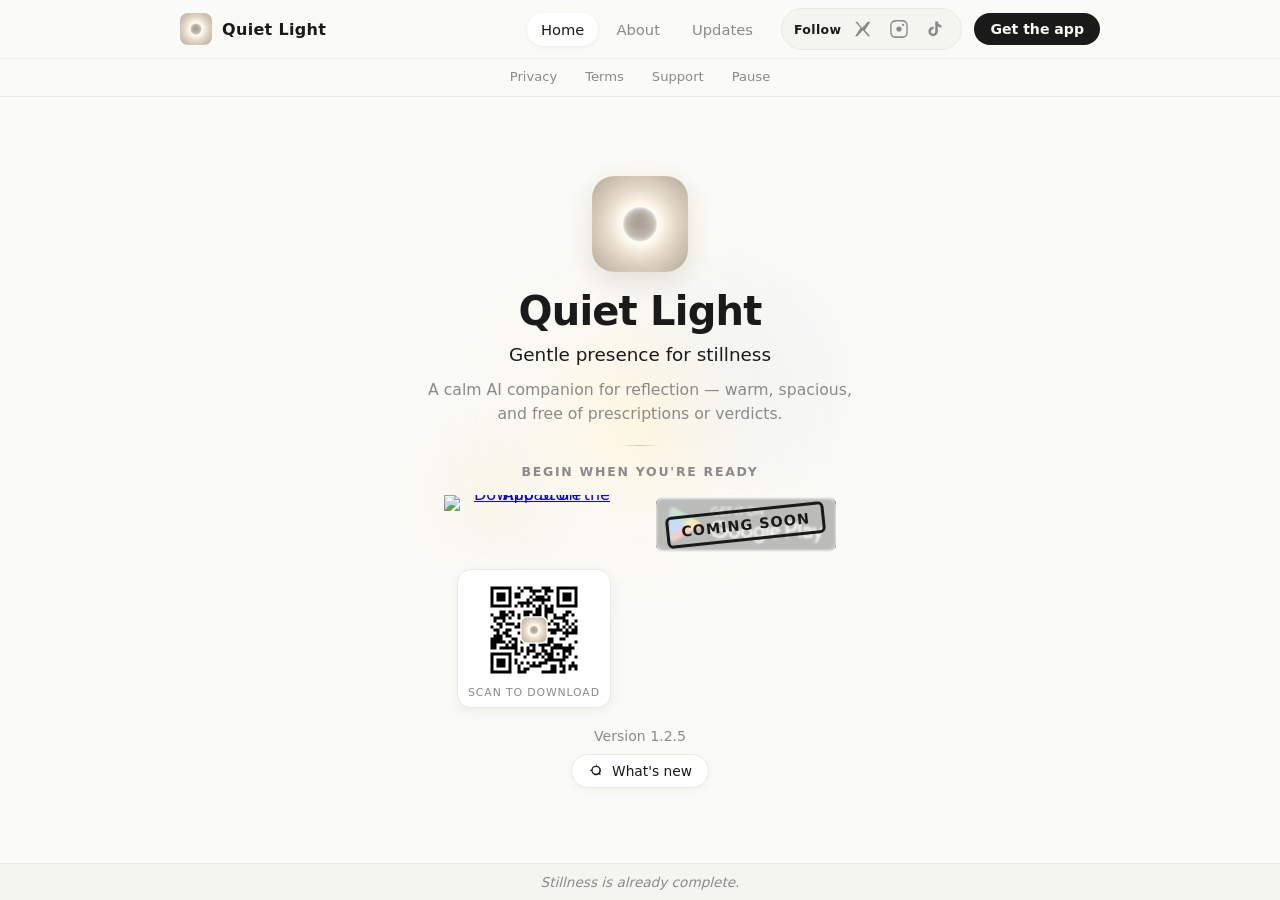
==== index.html @ 7359ca9b "docs(site): hold public version at 1.2.5 until App Store publish Revert premature 1.2.6 version and " ====
<!DOCTYPE html>
<html lang="en">
<head>
  <meta charset="UTF-8" />
  <meta name="viewport" content="width=device-width, initial-scale=1.0"/>
 
  <!-- Essential SEO Meta Tags -->
  <meta name="description" content="Quiet Light is a calm AI companion for mindfulness and meditation on iOS. Free daily reflections — warm, spacious presence without prescriptions or verdicts." />
  <meta name="keywords" content="Quiet Light, mindfulness app, meditation app, AI companion, reflection app, wellness, emotional wellness, iOS" />
  <meta name="robots" content="index, follow, max-image-preview:large, max-snippet:-1, max-video-preview:-1" />
  <meta name="theme-color" content="#FAFAF7" />
  <meta name="author" content="Quiet Light" />
 
  <!-- Open Graph / Twitter Meta Tags -->
  <meta property="og:type" content="website" />
  <meta property="og:title" content="Quiet Light — AI companion for mindfulness" />
  <meta property="og:description" content="A calm AI companion for reflection and stillness. Free on the App Store — Android coming soon." />
  <meta property="og:url" content="https://quietlight.app/" />
  <meta property="og:image" content="https://quietlight.app/images/og-image.png" />
  <meta property="og:image:type" content="image/png" />
  <meta property="og:image:width" content="1200" />
  <meta property="og:image:height" content="630" />
  <meta property="og:image:alt" content="Quiet Light — AI companion for mindfulness and meditation" />
  <meta property="og:site_name" content="Quiet Light" />
  <meta property="og:locale" content="en_US" />
 
  <meta name="twitter:card" content="summary_large_image" />
  <meta name="twitter:site" content="@QuietLightApp" />
  <meta name="twitter:title" content="Quiet Light — AI companion for mindfulness" />
  <meta name="twitter:description" content="A calm AI companion for reflection and stillness. Free on the App Store." />
  <meta name="twitter:image" content="https://quietlight.app/images/og-image.png" />
  <meta name="twitter:image:alt" content="Quiet Light — AI companion for mindfulness and meditation" />
 
  <link rel="canonical" href="https://quietlight.app/" />
 
  <!-- Favicon -->
  <link rel="icon" type="image/png" sizes="32x32" href="/images/favicon-32.png" />
  <link rel="icon" type="image/png" sizes="1024x1024" href="/images/favicon.png" />
  <link rel="apple-touch-icon" href="/images/apple-touch-icon.png" />
  <link rel="stylesheet" href="css/site-nav.css">
  <link rel="stylesheet" href="css/site-loader.css">
  <link rel="stylesheet" href="css/site-motion.css">
 
  <title>Quiet Light — AI Companion for Mindfulness &amp; Meditation</title>
 
  <!-- Structured Data -->
  <script type="application/ld+json">
  {
    "@context": "https://schema.org",
    "@graph": [
      {
        "@type": "Organization",
        "@id": "https://quietlight.app/#organization",
        "name": "Quiet Light",
        "url": "https://quietlight.app/",
        "logo": "https://quietlight.app/images/icon-256.png",
        "sameAs": [
          "https://x.com/QuietLightApp",
          "https://www.instagram.com/quietlightapp/",
          "https://www.tiktok.com/@quietlightapp",
          "https://dagazapps.com"
        ]
      },
      {
        "@type": "WebSite",
        "@id": "https://quietlight.app/#website",
        "url": "https://quietlight.app/",
        "name": "Quiet Light",
        "description": "A calm AI companion for mindfulness and meditation.",
        "publisher": { "@id": "https://quietlight.app/#organization" },
        "inLanguage": "en-US"
      },
      {
        "@type": "SoftwareApplication",
        "name": "Quiet Light",
        "alternateName": "Quiet Light Illuminations",
        "description": "A calm AI companion for mindfulness and meditation — free daily reflections without prescriptions or verdicts.",
        "url": "https://quietlight.app/",
        "image": "https://quietlight.app/images/og-image.png",
        "applicationCategory": "HealthAndFitnessApplication",
        "operatingSystem": "iOS",
        "downloadUrl": "https://apps.apple.com/us/app/quiet-light-illuminations/id6759539902",
        "installUrl": "https://apps.apple.com/us/app/quiet-light-illuminations/id6759539902",
        "offers": {
          "@type": "Offer",
          "price": "0",
          "priceCurrency": "USD"
        },
        "publisher": { "@id": "https://quietlight.app/#organization" }
      }
    ]
  }
  </script>
 
  <style>
    :root {
      --text: #1A1A1A;
      --text-secondary: #8A8A8A;
      --background-root: #FAFAF7;
      --background-default: #FFFFFF;
      --background-secondary: #F5F5F0;
      --border: #E8E8E5;
      --spacing-xl: 48px;
      --spacing-lg: 32px;
      --spacing-md: 24px;
      --spacing-sm: 16px;
    }
    * { box-sizing: border-box; }

    /* ── Mobile-first base (scroll is fine) ── */
    html, body {
      margin: 0;
      padding: 0;
      min-height: 100%;
      font-family: system-ui, -apple-system, BlinkMacSystemFont, 'Segoe UI', Roboto, sans-serif;
      background: var(--background-root);
      color: var(--text);
    }
    #root {
      min-height: 100%;
      display: flex;
      flex-direction: column;
    }
    main {
      flex: 1;
      display: flex;
      flex-direction: column;
      justify-content: center;
      align-items: center;
      padding: 28px 20px 36px;
      text-align: center;
      position: relative;
      overflow-x: hidden;
    }

    .wrapper {
      max-width: 560px;
      width: 100%;
      position: relative;
      z-index: 1;
    }

    .content {
      display: flex;
      flex-direction: column;
      align-items: center;
    }

    /* ── Hero ── */
    .hero {
      display: flex;
      flex-direction: column;
      align-items: center;
      width: 100%;
    }

    .icon-aura {
      margin: 0 auto 20px;
    }

    .app-icon {
      width: 112px;
      height: 112px;
      border-radius: 26px;
      margin: 0;
      box-shadow: 0 12px 32px rgba(0, 0, 0, 0.1);
    }

    h1 {
      font-size: 2.5rem;
      font-weight: 600;
      letter-spacing: -0.02em;
      margin: 0 0 10px;
      line-height: 1.15;
    }

    .tagline {
      font-size: 1.2rem;
      font-weight: 400;
      color: var(--text);
      margin: 0 0 12px;
      line-height: 1.4;
    }

    .lede {
      font-size: 1rem;
      line-height: 1.6;
      color: var(--text-secondary);
      margin: 0;
      max-width: 24em;
    }

    .hero-divider {
      width: 40px;
      height: 1px;
      margin: 24px auto;
      background: linear-gradient(
        90deg,
        transparent,
        rgba(180, 160, 120, 0.55),
        transparent
      );
      border: none;
    }

    /* ── Download ── */
    .download {
      width: 100%;
      display: flex;
      flex-direction: column;
      align-items: center;
    }

    .download-prompt {
      font-size: 0.78rem;
      font-weight: 600;
      letter-spacing: 0.14em;
      text-transform: uppercase;
      color: var(--text-secondary);
      margin: 0 0 18px;
    }

    /*
     * Store layout (mobile-first):
     *   [App Store]
     *   [QR + label]
     *   [Google Play]
     * Desktop: two columns — iOS (badge + QR) | Android (badge top-aligned)
     */
    .store-buttons {
      display: flex;
      flex-direction: column;
      align-items: center;
      gap: 22px;
    }

    .store-ios {
      display: flex;
      flex-direction: column;
      align-items: center;
      gap: 16px;
    }

    .store-android {
      display: flex;
      flex-direction: column;
      align-items: center;
    }

    .app-store-link {
      display: block;
      line-height: 0;
      transition: transform 0.2s ease;
    }
    .app-store-link:hover { transform: translateY(-2px); }
    .app-store-link img {
      width: 200px;
      height: 66px;
      display: block;
      object-fit: contain;
    }

    /* QR: fixed square — never stretch or sit beside the badge on mobile */
    .qr {
      margin: 0;
      padding: 12px 12px 10px;
      width: max-content;
      max-width: 100%;
      background: var(--background-default);
      border: 1px solid var(--border);
      border-radius: 14px;
      box-shadow: 0 4px 14px rgba(0, 0, 0, 0.05);
      display: flex;
      flex-direction: column;
      align-items: center;
      box-sizing: border-box;
    }

    .qr img {
      width: 128px;
      height: 128px;
      aspect-ratio: 1 / 1;
      object-fit: contain;
      object-position: center;
      display: block;
      flex-shrink: 0;
      image-rendering: auto;
    }

    .qr figcaption {
      margin: 8px 0 0;
      font-size: 0.72rem;
      line-height: 1.2;
      color: var(--text-secondary);
      letter-spacing: 0.08em;
      text-transform: uppercase;
      white-space: nowrap;
    }

    .google-play-container {
      position: relative;
      width: 200px;
      height: 66px;
      display: block;
      flex-shrink: 0;
    }
    .google-play-container img {
      width: 200px;
      height: 66px;
      object-fit: contain;
      display: block;
    }
    .coming-soon-badge {
      position: absolute;
      inset: 0;
      display: flex;
      align-items: center;
      justify-content: center;
      background: rgba(250, 250, 247, 0.75);
      backdrop-filter: blur(1px);
      z-index: 10;
      border-radius: 12px;
    }
    .coming-soon-text {
      font-size: 0.9rem;
      font-weight: 700;
      color: #1A1A1A;
      text-transform: uppercase;
      letter-spacing: 1px;
      transform: rotate(-6deg);
      padding: 5px 12px;
      border: 3px solid #1A1A1A;
      border-radius: 6px;
    }

    /* ── Meta ── */
    .version-info {
      margin: 0;
      color: var(--text-secondary);
      font-size: 0.88rem;
    }
    .whats-new-btn {
      display: inline-flex;
      align-items: center;
      gap: 8px;
      margin-top: 0;
      padding: 10px 18px;
      font-size: 0.88rem;
      font-weight: 500;
      font-family: inherit;
      color: var(--text);
      background: var(--background-default);
      border: 1px solid var(--border);
      border-radius: 999px;
      cursor: pointer;
      transition: all 0.2s ease;
      box-shadow: 0 2px 8px rgba(0, 0, 0, 0.04);
    }
    .whats-new-btn:hover {
      border-color: var(--text-secondary);
      transform: translateY(-1px);
      box-shadow: 0 4px 12px rgba(0, 0, 0, 0.08);
    }
    .whats-new-btn:focus-visible {
      outline: 2px solid var(--text);
      outline-offset: 2px;
    }
    .whats-new-btn svg {
      width: 16px;
      height: 16px;
      flex-shrink: 0;
    }
    .whats-new-overlay {
      position: fixed;
      inset: 0;
      z-index: 2000;
      display: flex;
      align-items: center;
      justify-content: center;
      padding: var(--spacing-md);
      background: rgba(26, 26, 26, 0.25);
      backdrop-filter: blur(4px);
      opacity: 0;
      visibility: hidden;
      transition: opacity 0.3s ease, visibility 0.3s ease;
    }
    .whats-new-overlay.open {
      opacity: 1;
      visibility: visible;
    }
    .whats-new-modal {
      position: relative;
      width: 100%;
      max-width: 480px;
      max-height: 85vh;
      overflow-y: auto;
      padding: var(--spacing-lg);
      background: var(--background-default);
      border: 1px solid var(--border);
      border-radius: 16px;
      box-shadow: 0 20px 50px rgba(0, 0, 0, 0.12);
      text-align: left;
      transform: translateY(12px) scale(0.98);
      transition: transform 0.3s ease;
    }
    .whats-new-overlay.open .whats-new-modal {
      transform: translateY(0) scale(1);
    }
    .whats-new-close {
      position: absolute;
      top: 16px;
      right: 16px;
      display: flex;
      align-items: center;
      justify-content: center;
      width: 36px;
      height: 36px;
      padding: 0;
      font-size: 1.5rem;
      line-height: 1;
      color: var(--text-secondary);
      background: transparent;
      border: none;
      border-radius: 50%;
      cursor: pointer;
      transition: color 0.2s ease, background 0.2s ease;
    }
    .whats-new-close:hover {
      color: var(--text);
      background: var(--background-secondary);
    }
    .whats-new-close:focus-visible {
      outline: 2px solid var(--text);
      outline-offset: 2px;
    }
    .whats-new-title {
      margin: 0 48px 8px 0;
      font-size: 1.5rem;
      font-weight: 700;
    }
    .whats-new-intro {
      margin: 0 0 var(--spacing-md);
      color: var(--text-secondary);
      font-size: 1rem;
      line-height: 1.6;
    }
    .whats-new-list {
      margin: 0;
      padding: 0;
      list-style: none;
    }
    .whats-new-list li {
      position: relative;
      padding: 14px 0 14px 24px;
      border-top: 1px solid var(--border);
      font-size: 0.95rem;
      line-height: 1.55;
      color: var(--text);
    }
    .whats-new-list li::before {
      content: "";
      position: absolute;
      left: 0;
      top: 22px;
      width: 8px;
      height: 8px;
      border-radius: 50%;
      background: var(--text-secondary);
    }
    .whats-new-list strong {
      display: block;
      margin-bottom: 4px;
      font-weight: 600;
    }
    .whats-new-footer {
      margin-top: var(--spacing-md);
      padding-top: var(--spacing-md);
      border-top: 1px solid var(--border);
      font-size: 0.88rem;
      color: var(--text-secondary);
      text-align: center;
    }
    .whats-new-footer a {
      color: var(--text);
      text-decoration: none;
      border-bottom: 1px solid var(--border);
    }
    .whats-new-footer a:hover {
      border-bottom-color: var(--text);
    }
    .whats-new-latest {
      font-size: 0.88rem;
      color: var(--text-secondary);
      margin: 0 0 var(--spacing-md);
    }
    .whats-new-also {
      margin-top: var(--spacing-md);
      border-top: 1px solid var(--border);
    }
    .whats-new-also summary {
      padding: 14px 0;
      font-size: 0.92rem;
      font-weight: 500;
      color: var(--text);
      cursor: pointer;
      list-style: none;
      display: flex;
      align-items: center;
      justify-content: space-between;
      gap: 8px;
    }
    .whats-new-also summary::-webkit-details-marker { display: none; }
    .whats-new-also summary::after {
      content: "+";
      font-size: 1.1rem;
      font-weight: 400;
      color: var(--text-secondary);
      transition: transform 0.2s ease;
    }
    .whats-new-also[open] summary::after {
      content: "−";
    }
    .whats-new-also-list {
      margin: 0 0 8px;
      padding: 0;
      list-style: none;
    }
    .whats-new-also-list li {
      position: relative;
      padding: 10px 0 10px 20px;
      border-top: 1px solid var(--border);
      font-size: 0.9rem;
      line-height: 1.5;
      color: var(--text-secondary);
    }
    .whats-new-also-list li::before {
      content: "";
      position: absolute;
      left: 0;
      top: 17px;
      width: 6px;
      height: 6px;
      border-radius: 50%;
      background: var(--border);
    }
    .whats-new-also-list strong {
      display: block;
      margin-bottom: 2px;
      font-weight: 600;
      color: var(--text);
    }

    .version-row {
      display: flex;
      flex-direction: column;
      align-items: center;
      gap: 12px;
      margin-top: 28px;
    }

    @media (max-width: 640px) {
      h1 { font-size: 2.25rem; }
      .tagline { font-size: 1.1rem; }
      .app-icon { width: 100px; height: 100px; border-radius: 24px; }
      .icon-aura { margin-bottom: 18px; }
      .whats-new-modal { padding: var(--spacing-md); }
      .whats-new-title { font-size: 1.3rem; }
    }

    /*
     * Desktop (≥768px): one viewport, no page scroll.
     * iOS column keeps badge + QR stacked (QR never sits beside the badge).
     * Android badge sits beside the iOS column, top-aligned with the App Store badge.
     */
    @media (min-width: 768px) {
      html {
        height: 100%;
      }

      body.page-home.has-site-header {
        height: 100%;
        height: 100dvh;
        min-height: 0;
        overflow: hidden;
      }

      body.page-home #root {
        flex: 1;
        min-height: 0;
        height: 100%;
        overflow: hidden;
      }

      body.page-home main {
        flex: 1;
        min-height: 0;
        overflow: hidden;
        padding: 16px 28px 12px;
        justify-content: center;
      }

      body.page-home .site-footer {
        padding: 10px 20px;
        flex-shrink: 0;
      }

      .wrapper {
        max-width: 520px;
      }

      .icon-aura {
        margin-bottom: 16px;
      }

      .app-icon {
        width: 96px;
        height: 96px;
        border-radius: 22px;
        box-shadow: 0 10px 28px rgba(0, 0, 0, 0.1);
      }

      .icon-aura::after {
        border-radius: 22px;
      }

      h1 {
        font-size: 2.5rem;
        margin-bottom: 8px;
      }

      .tagline {
        font-size: 1.15rem;
        margin-bottom: 10px;
      }

      .lede {
        font-size: 0.98rem;
        line-height: 1.55;
        max-width: 28em;
      }

      .hero-divider {
        margin: 18px auto;
      }

      .download-prompt {
        margin-bottom: 16px;
      }

      .store-buttons {
        flex-direction: row;
        flex-wrap: nowrap;
        align-items: flex-start;
        justify-content: center;
        gap: 32px;
      }

      .store-ios {
        gap: 14px;
      }

      .app-store-link img,
      .google-play-container,
      .google-play-container img {
        width: 180px;
        height: 60px;
      }

      .qr {
        padding: 10px 10px 8px;
      }

      .qr img {
        width: 100px;
        height: 100px;
      }

      .qr figcaption {
        margin-top: 6px;
        font-size: 0.68rem;
      }

      .version-row {
        margin-top: 20px;
        gap: 10px;
      }

      .whats-new-btn {
        padding: 8px 16px;
        font-size: 0.86rem;
      }
    }

    /* Short desktop / laptop: still no scroll — trim, don't break QR */
    @media (min-width: 768px) and (max-height: 800px) {
      body.page-home main {
        padding: 10px 24px 8px;
      }

      .icon-aura {
        margin-bottom: 12px;
      }

      .app-icon {
        width: 80px;
        height: 80px;
        border-radius: 18px;
      }

      .icon-aura::after {
        border-radius: 18px;
      }

      h1 {
        font-size: 2.1rem;
        margin-bottom: 6px;
      }

      .tagline {
        font-size: 1.05rem;
        margin-bottom: 8px;
      }

      .lede {
        font-size: 0.92rem;
        max-width: 32em;
      }

      .hero-divider {
        margin: 12px auto;
      }

      .download-prompt {
        margin-bottom: 12px;
      }

      .store-buttons {
        gap: 28px;
      }

      .store-ios {
        gap: 10px;
      }

      .app-store-link img,
      .google-play-container,
      .google-play-container img {
        width: 160px;
        height: 53px;
      }

      .qr img {
        width: 84px;
        height: 84px;
      }

      .version-row {
        margin-top: 14px;
        gap: 8px;
      }
    }

    @media (min-width: 768px) and (max-height: 700px) {
      .lede {
        display: none;
      }

      .hero-divider {
        margin: 10px auto;
      }

      .qr img {
        width: 72px;
        height: 72px;
      }
    }
  </style>
</head>
<body class="page-home">
  <script src="js/site-loader.js"></script>
  <div id="root">
    <main>
      <!-- Soft light field — decorative only -->
      <div class="ambient" aria-hidden="true">
        <div class="ambient-glow ambient-glow--primary"></div>
        <div class="ambient-glow ambient-glow--secondary"></div>
        <div class="ambient-glow ambient-glow--tertiary"></div>
        <span class="ambient-mote" style="--x:18%;--y:62%;--delay:0s;--dur:16s;--drift-x:18px"></span>
        <span class="ambient-mote" style="--x:72%;--y:28%;--delay:2s;--dur:13s;--drift-x:-14px"></span>
        <span class="ambient-mote" style="--x:42%;--y:78%;--delay:4.5s;--dur:18s;--drift-x:10px"></span>
        <span class="ambient-mote" style="--x:85%;--y:55%;--delay:1.2s;--dur:15s;--drift-x:-20px"></span>
        <span class="ambient-mote" style="--x:28%;--y:22%;--delay:6s;--dur:17s;--drift-x:8px"></span>
        <span class="ambient-mote" style="--x:58%;--y:48%;--delay:3.5s;--dur:14s;--drift-x:-12px"></span>
      </div>

      <div class="wrapper">
        <div class="content" id="content">
          <section class="hero" aria-label="Quiet Light">
            <div class="icon-aura ql-reveal ql-reveal--1">
              <img src="images/icon-256.png" alt="Quiet Light App Icon" class="app-icon" width="128" height="128" />
            </div>
            <h1 class="ql-reveal ql-reveal--2">Quiet Light</h1>
            <p class="tagline ql-reveal ql-reveal--3">Gentle presence for stillness</p>
            <p class="lede ql-reveal ql-reveal--3">
              A calm AI companion for reflection — warm, spacious, and free of prescriptions or verdicts.
            </p>
          </section>

          <div class="hero-divider ql-reveal ql-reveal--4" aria-hidden="true"></div>

          <section class="download" aria-label="Download">
            <h2 class="download-prompt ql-reveal ql-reveal--4">Begin when you're ready</h2>

            <div class="store-buttons ql-reveal ql-reveal--5">
              <div class="store-ios">
                <a href="https://apps.apple.com/us/app/quiet-light-illuminations/id6759539902?itscg=30200&itsct=apps_box_badge&mttnsubad=6759539902"
                   class="app-store-link" target="_blank" rel="noopener noreferrer">
                  <img src="https://toolbox.marketingtools.apple.com/api/v2/badges/download-on-the-app-store/black/en-us?releaseDate=1780704000&format=svg"
                       alt="Download on the App Store"
                       width="200" height="66" />
                </a>

                <figure class="qr">
                  <img src="images/qr-code.png"
                       alt="QR code to download Quiet Light on the App Store"
                       width="128" height="128"
                       decoding="async" />
                  <figcaption>Scan to download</figcaption>
                </figure>
              </div>

              <div class="store-android">
                <div class="google-play-container">
                  <img src="images/GooglePlayBadge.svg"
                       alt="Get it on Google Play"
                       width="200" height="66" />
                  <div class="coming-soon-badge">
                    <div class="coming-soon-text">Coming Soon</div>
                  </div>
                </div>
              </div>
            </div>
          </section>

          <div class="version-row ql-reveal ql-reveal--6">
            <p class="version-info">Version 1.2.5</p>
            <button class="whats-new-btn ql-invite ql-glow-hover" id="whats-new-btn" type="button" aria-expanded="false" aria-controls="whats-new-modal">
            <svg xmlns="http://www.w3.org/2000/svg" viewBox="0 0 24 24" fill="currentColor" aria-hidden="true">
              <path d="M12 2a1 1 0 0 1 .993.883L13 3v1.07a7.002 7.002 0 0 1 4.933 11.292l.74.74a1 1 0 0 1-1.32 1.497l-.094-.083-.74-.74A7.002 7.002 0 0 1 5.07 12H4a1 1 0 0 1-.117-1.993L4 10h1.07A7.002 7.002 0 0 1 12 4.07V3a1 1 0 0 1 1-1zm0 4a5 5 0 1 0 0 10 5 5 0 0 0 0-10z"/>
            </svg>
            What's new
            </button>
          </div>
        </div>
      </div>
    </main>
   
    <footer></footer>
  </div>

  <!-- What's New Modal -->
  <div class="whats-new-overlay" id="whats-new-modal" role="dialog" aria-labelledby="whats-new-title" aria-modal="true" hidden>
    <div class="whats-new-modal">
      <button class="whats-new-close" id="whats-new-close" type="button" aria-label="Close">&times;</button>
      <h2 class="whats-new-title" id="whats-new-title">What's new</h2>
      <p class="whats-new-latest">Latest update · 1.2.5</p>
      <ul class="whats-new-list">
        <li>
          <strong>Account email</strong>
          More reliable password-reset and account messages.
        </li>
        <li>
          <strong>Premium</strong>
          Smoother subscribe and restore experience.
        </li>
        <li>
          <strong>Stability</strong>
          Reliability improvements for everyday reflections.
        </li>
      </ul>
      <details class="whats-new-also">
        <summary>Also in 1.2 — Memory &amp; continuity</summary>
        <ul class="whats-new-also-list">
          <li>
            <strong>1.2.4 — Drawer &amp; accessibility</strong>
            Snappier journal drawer, Reduce Motion, app-specific accessibility defaults.
          </li>
          <li>
            <strong>1.2.3 — Journal drawer</strong>
            Side menu for New Reflection, companions, Saved Reflections, Memory Garden, and Settings; calmer Past Reflections flow.
          </li>
          <li>
            <strong>Memory Garden</strong>
            Browse themes your companions remember; gently release a memory when you're ready.
          </li>
          <li>
            <strong>Threads of Light</strong>
            A weekly, AI-woven letter from the themes in your reflections.
          </li>
          <li>
            <strong>Conversation archive &amp; search</strong>
            Search by title and themes; archive threads; filter by companion.
          </li>
          <li>
            <strong>Cloud-synced saved reflections</strong>
            Your keepsake library follows your account across devices.
          </li>
          <li>
            <strong>1.2.2 — Honest limits</strong>
            Clear free rhythm and aligned premium messaging.
          </li>
        </ul>
      </details>
      <p class="whats-new-footer">
        <a href="changelog.html">Full changelog</a>
      </p>
    </div>
  </div>
 
  <script>
    (function () {
      const btn = document.getElementById('whats-new-btn');
      const modal = document.getElementById('whats-new-modal');
      const closeBtn = document.getElementById('whats-new-close');
      const modalPanel = modal.querySelector('.whats-new-modal');
      let lastFocused = null;

      function openModal() {
        lastFocused = document.activeElement;
        modal.hidden = false;
        requestAnimationFrame(() => modal.classList.add('open'));
        btn.setAttribute('aria-expanded', 'true');
        document.body.style.overflow = 'hidden';
        closeBtn.focus();
      }

      function closeModal() {
        modal.classList.remove('open');
        btn.setAttribute('aria-expanded', 'false');
        document.body.style.overflow = '';
        setTimeout(() => {
          modal.hidden = true;
          if (lastFocused) lastFocused.focus();
        }, 300);
      }

      btn.addEventListener('click', openModal);
      closeBtn.addEventListener('click', closeModal);

      modal.addEventListener('click', (e) => {
        if (e.target === modal) closeModal();
      });

      document.addEventListener('keydown', (e) => {
        if (e.key === 'Escape' && !modal.hidden) closeModal();
      });

      modalPanel.addEventListener('click', (e) => e.stopPropagation());
    })();
  </script>
  <script src="js/site-nav.js" defer></script>
</body>
</html>
---- css/site-nav.css ----
/* Shared site navigation — Quiet Light */

:root {
  --site-header-h: 90px;
  --site-footer-h: 44px;
}

body.has-site-header {
  padding-top: var(--site-header-h);
  min-height: 100vh;
  display: flex;
  flex-direction: column;
}

.site-header {
  position: fixed;
  top: 0;
  left: 0;
  right: 0;
  z-index: 1000;
  background: rgba(250, 250, 247, 0.94);
  backdrop-filter: blur(10px);
  border-bottom: 1px solid #E8E8E5;
}

.site-header-main {
  border-bottom: 1px solid #F0F0EB;
}

.site-header-inner {
  display: flex;
  align-items: center;
  gap: 10px 14px;
  max-width: 960px;
  margin: 0 auto;
  padding: 8px 20px;
  flex-wrap: wrap;
}

.site-brand {
  display: inline-flex;
  align-items: center;
  gap: 10px;
  text-decoration: none;
  color: #1A1A1A;
  font-weight: 600;
  font-size: 1rem;
  letter-spacing: 0.02em;
  margin-right: auto;
}

.site-brand:hover {
  opacity: 0.85;
}

.site-brand-icon {
  width: 32px;
  height: 32px;
  border-radius: 8px;
  display: block;
  flex-shrink: 0;
  object-fit: cover;
}

.site-nav {
  display: flex;
  align-items: center;
  gap: 4px;
  flex-wrap: wrap;
}

.site-nav-link {
  padding: 8px 14px;
  font-size: 0.92rem;
  font-weight: 500;
  color: #8A8A8A;
  text-decoration: none;
  border-radius: 999px;
  transition: color 0.2s ease, background 0.2s ease;
}

.site-nav-link:hover {
  color: #1A1A1A;
  background: #F5F5F0;
}

.site-nav-link.is-active {
  color: #1A1A1A;
  background: #FFFFFF;
  box-shadow: 0 1px 4px rgba(0, 0, 0, 0.06);
}

.site-header-actions {
  display: flex;
  align-items: center;
  gap: 12px;
  flex-shrink: 0;
}

.site-social {
  display: flex;
  align-items: center;
  gap: 4px;
  padding: 4px 10px 4px 12px;
  background: #F5F5F0;
  border: 1px solid #E8E8E5;
  border-radius: 999px;
}

.site-social-label {
  font-size: 0.78rem;
  font-weight: 600;
  color: #1A1A1A;
  letter-spacing: 0.03em;
  margin-right: 2px;
  white-space: nowrap;
}

.site-social-link {
  display: flex;
  align-items: center;
  justify-content: center;
  width: 32px;
  height: 32px;
  color: #8A8A8A;
  border-radius: 50%;
  text-decoration: none;
  transition: color 0.2s ease, background 0.2s ease, transform 0.2s ease;
}

.site-social-link:hover {
  color: #1A1A1A;
  background: #FFFFFF;
  transform: scale(1.06);
}

.site-social-link svg {
  width: 18px;
  height: 18px;
  display: block;
}

.site-cta {
  display: inline-flex;
  align-items: center;
  padding: 8px 16px;
  font-size: 0.88rem;
  font-weight: 600;
  color: #FAFAF7;
  background: #1A1A1A;
  text-decoration: none;
  border-radius: 999px;
  white-space: nowrap;
  transition: transform 0.2s ease, opacity 0.2s ease;
}

.site-cta:hover {
  opacity: 0.9;
  transform: translateY(-1px);
}

/* Secondary row — all pages reachable without scrolling */
.site-header-sub {
  max-width: 960px;
  margin: 0 auto;
  padding: 0 12px;
}

.site-subnav {
  display: flex;
  align-items: center;
  justify-content: center;
  flex-wrap: wrap;
  gap: 2px 4px;
  padding: 4px 0 6px;
}

.site-subnav-link {
  padding: 6px 12px;
  font-size: 0.82rem;
  font-weight: 500;
  color: #8A8A8A;
  text-decoration: none;
  border-radius: 999px;
  transition: color 0.2s ease, background 0.2s ease;
}

.site-subnav-link:hover {
  color: #1A1A1A;
  background: #F5F5F0;
}

.site-subnav-link.is-active {
  color: #1A1A1A;
  background: #FFFFFF;
}

.site-support {
  position: relative;
  display: inline-flex;
}

.site-support-trigger {
  font: inherit;
  font-size: 0.82rem;
  font-weight: 500;
  color: #8A8A8A;
  background: transparent;
  border: none;
  cursor: pointer;
  font-family: inherit;
}

.site-support-trigger:hover,
.site-support-trigger[aria-expanded="true"] {
  color: #1A1A1A;
  background: #F5F5F0;
}

.site-support-popover {
  position: absolute;
  top: calc(100% + 6px);
  left: 50%;
  transform: translateX(-50%);
  z-index: 1002;
  width: min(280px, calc(100vw - 32px));
  padding: 14px 16px;
  background: #FFFFFF;
  border: 1px solid #E8E8E5;
  border-radius: 12px;
  box-shadow: 0 8px 24px rgba(0, 0, 0, 0.08);
  text-align: left;
}

.site-support-popover[hidden] {
  display: none;
}

.site-support-hint {
  margin: 0 0 10px;
  font-size: 0.78rem;
  line-height: 1.45;
  color: #8A8A8A;
}

.site-support-email-row {
  display: flex;
  flex-direction: column;
  gap: 8px;
}

.site-support-email {
  display: block;
  padding: 8px 10px;
  font-size: 0.82rem;
  font-family: ui-monospace, SFMono-Regular, Menlo, Consolas, monospace;
  color: #1A1A1A;
  background: #F5F5F0;
  border: 1px solid #E8E8E5;
  border-radius: 8px;
  word-break: break-all;
  user-select: all;
}

.site-support-copy {
  padding: 8px 14px;
  font-size: 0.82rem;
  font-weight: 600;
  font-family: inherit;
  color: #FAFAF7;
  background: #1A1A1A;
  border: none;
  border-radius: 999px;
  cursor: pointer;
  transition: opacity 0.2s ease;
}

.site-support-copy:hover {
  opacity: 0.9;
}

.site-support-status {
  margin: 8px 0 0;
  min-height: 1.2em;
  font-size: 0.75rem;
  color: #1A1A1A;
}

.site-footer {
  padding: 14px 20px;
  background: #F5F5F0;
  border-top: 1px solid #E8E8E5;
  text-align: center;
  flex-shrink: 0;
}

.site-footer-tagline {
  margin: 0;
  font-size: 0.85rem;
  color: #8A8A8A;
  font-style: italic;
}

.skip-link {
  position: absolute;
  left: -9999px;
  top: 8px;
  z-index: 1001;
  padding: 8px 16px;
  background: #1A1A1A;
  color: #FAFAF7;
  text-decoration: none;
  border-radius: 8px;
  font-size: 0.9rem;
}

.skip-link:focus {
  left: 16px;
}

#root {
  flex: 1;
  display: flex;
  flex-direction: column;
  min-height: 0;
}

body.has-site-header > main {
  flex: 1;
}

@media (max-width: 640px) {
  /* Fallback until JS measures the real fixed header height */
  :root {
    --site-header-h: 148px;
  }

  body.has-site-header {
    padding-top: var(--site-header-h);
  }

  .site-header-inner {
    padding: 8px 12px;
    gap: 8px;
  }

  /*
   * Keep brand + main nav on one row so the icon is never
   * stacked under (or clipped by) Home / About / Updates.
   * Actions always take the next full row.
   */
  .site-brand {
    width: auto;
    margin-right: auto;
    flex: 0 0 auto;
    gap: 8px;
    font-size: 0.92rem;
    min-width: 0;
  }

  .site-brand-icon {
    width: 28px;
    height: 28px;
  }

  .site-brand span {
    white-space: nowrap;
  }

  .site-nav {
    width: auto;
    flex: 0 1 auto;
    justify-content: flex-end;
    flex-wrap: nowrap;
    gap: 0;
    min-width: 0;
  }

  .site-nav-link {
    padding: 6px 9px;
    font-size: 0.82rem;
    white-space: nowrap;
  }

  .site-header-actions {
    flex: 1 0 100%;
    width: 100%;
    justify-content: space-between;
    gap: 8px;
  }

  .site-cta {
    flex: 1;
    justify-content: center;
    text-align: center;
    padding: 8px 14px;
  }

  .site-social {
    padding: 2px 8px 2px 10px;
    flex-shrink: 0;
  }

  .site-social-link {
    width: 30px;
    height: 30px;
  }

  .site-subnav {
    justify-content: flex-start;
    overflow-x: auto;
    flex-wrap: nowrap;
    -webkit-overflow-scrolling: touch;
    scrollbar-width: none;
    padding: 4px 4px 6px;
  }

  .site-subnav::-webkit-scrollbar {
    display: none;
  }

  .site-subnav-link,
  .site-support {
    flex-shrink: 0;
  }

  .site-subnav-link {
    padding: 5px 10px;
    font-size: 0.78rem;
  }

  .site-support-popover {
    left: 0;
    transform: none;
  }

  .site-social-label {
    font-size: 0.72rem;
  }
}

/* Very narrow phones: icon-only brand so nav links never collide with it */
@media (max-width: 360px) {
  .site-brand span {
    position: absolute;
    width: 1px;
    height: 1px;
    padding: 0;
    margin: -1px;
    overflow: hidden;
    clip: rect(0, 0, 0, 0);
    white-space: nowrap;
    border: 0;
  }

  .site-nav-link {
    padding: 6px 8px;
    font-size: 0.8rem;
  }
}
---- css/site-loader.css ----
/* Quiet Light — shared page loader & reveal */

html.is-loading main,
html.is-loading #root > main {
  opacity: 0;
}

html.is-ready main,
html.is-ready #root > main {
  opacity: 1;
  transition: opacity 0.75s ease 0.15s;
}

/* Soften the hard spinner: warm halo around the loader ring */
.site-loader-ring {
  box-shadow: 0 0 24px rgba(255, 240, 200, 0.35);
}

.site-loader {
  position: fixed;
  inset: 0;
  z-index: 3000;
  display: flex;
  flex-direction: column;
  align-items: center;
  justify-content: center;
  background: #FAFAF7;
  transition: opacity 0.55s ease, visibility 0.55s ease;
}

.site-loader.is-hidden {
  opacity: 0;
  visibility: hidden;
  pointer-events: none;
}

.site-loader-glow {
  position: absolute;
  width: 140px;
  height: 140px;
  border-radius: 50%;
  background: radial-gradient(circle, rgba(250, 248, 240, 0.95) 0%, transparent 70%);
  animation: loader-breathe 3.2s ease-in-out infinite;
  pointer-events: none;
}

@keyframes loader-breathe {
  0%, 100% { opacity: 0.35; transform: scale(0.9); }
  50% { opacity: 0.9; transform: scale(1.1); }
}

.site-loader-ring {
  width: 44px;
  height: 44px;
  border: 4px solid #E8E8E5;
  border-top-color: #1A1A1A;
  border-radius: 50%;
  animation: loader-spin 1.1s linear infinite;
  margin-bottom: 20px;
  position: relative;
  z-index: 1;
}

@keyframes loader-spin {
  to { transform: rotate(360deg); }
}

.site-loader-text {
  position: relative;
  z-index: 1;
  margin: 0;
  font-size: 1.05rem;
  color: #8A8A8A;
  letter-spacing: 0.02em;
  transition: opacity 0.35s ease;
}

.site-loader-text.is-changing {
  opacity: 0;
}

@media (prefers-reduced-motion: reduce) {
  .site-loader-glow { animation: none; opacity: 0.6; }
  .site-loader-ring { animation: none; border-top-color: #8A8A8A; }
  html.is-ready main,
  html.is-ready #root > main {
    transition: none;
  }
}
---- css/site-motion.css ----
/* Quiet Light — soft motion language
   Breath, glow, and gentle arrival. Never flashy. */

:root {
  --ql-glow-warm: rgba(255, 246, 220, 0.85);
  --ql-glow-soft: rgba(250, 248, 240, 0.7);
  --ql-glow-moon: rgba(230, 236, 245, 0.45);
  --ql-mote: rgba(180, 160, 120, 0.35);
  --ql-ease: cubic-bezier(0.22, 1, 0.36, 1);
}

/* ── Ambient light field (home & contemplative pages) ── */

.ambient {
  position: absolute;
  inset: 0;
  overflow: hidden;
  pointer-events: none;
  z-index: 0;
}

.ambient-glow {
  position: absolute;
  border-radius: 50%;
  filter: blur(2px);
  will-change: transform, opacity;
}

.ambient-glow--primary {
  width: min(420px, 70vw);
  height: min(420px, 70vw);
  left: 50%;
  top: 42%;
  translate: -50% -50%;
  background: radial-gradient(
    circle,
    var(--ql-glow-warm) 0%,
    var(--ql-glow-soft) 38%,
    transparent 70%
  );
  animation: ql-breathe 9s ease-in-out infinite;
}

.ambient-glow--secondary {
  width: min(280px, 50vw);
  height: min(280px, 50vw);
  left: 58%;
  top: 36%;
  translate: -50% -50%;
  background: radial-gradient(circle, var(--ql-glow-moon) 0%, transparent 68%);
  animation: ql-breathe 11s ease-in-out 1.5s infinite reverse;
  opacity: 0.7;
}

.ambient-glow--tertiary {
  width: min(200px, 40vw);
  height: min(200px, 40vw);
  left: 38%;
  top: 52%;
  translate: -50% -50%;
  background: radial-gradient(circle, rgba(255, 236, 200, 0.4) 0%, transparent 70%);
  animation: ql-breathe 13s ease-in-out 0.8s infinite;
  opacity: 0.55;
}

/* Soft dust motes — sparse, slow, luminous */
.ambient-mote {
  position: absolute;
  width: 3px;
  height: 3px;
  border-radius: 50%;
  background: var(--ql-mote);
  box-shadow: 0 0 6px 1px rgba(255, 240, 200, 0.45);
  left: var(--x, 50%);
  top: var(--y, 50%);
  opacity: 0;
  animation: ql-mote var(--dur, 14s) ease-in-out var(--delay, 0s) infinite;
}

@keyframes ql-breathe {
  0%, 100% {
    opacity: 0.45;
    transform: scale(0.92);
  }
  50% {
    opacity: 0.95;
    transform: scale(1.08);
  }
}

@keyframes ql-mote {
  0% {
    opacity: 0;
    transform: translate(0, 8px) scale(0.6);
  }
  15% {
    opacity: 0.7;
  }
  50% {
    opacity: 0.9;
    transform: translate(var(--drift-x, 12px), -28px) scale(1);
  }
  85% {
    opacity: 0.5;
  }
  100% {
    opacity: 0;
    transform: translate(calc(var(--drift-x, 12px) * 1.4), -52px) scale(0.5);
  }
}

/* ── Icon aura ── */

.icon-aura {
  position: relative;
  display: inline-block;
  line-height: 0;
}

.icon-aura::before {
  content: "";
  position: absolute;
  inset: -28%;
  border-radius: 50%;
  background: radial-gradient(
    circle,
    rgba(255, 244, 210, 0.75) 0%,
    rgba(255, 248, 230, 0.25) 45%,
    transparent 70%
  );
  z-index: -1;
  animation: ql-breathe 7s ease-in-out infinite;
  pointer-events: none;
}

.icon-aura .app-icon,
.icon-aura img {
  position: relative;
  transition: transform 0.6s var(--ql-ease), box-shadow 0.6s var(--ql-ease);
}

.icon-aura:hover .app-icon,
.icon-aura:hover img {
  transform: scale(1.03);
  box-shadow: 0 12px 36px rgba(180, 150, 80, 0.18);
}

/* Soft shimmer ring on aura (very subtle) */
.icon-aura::after {
  content: "";
  position: absolute;
  inset: -6%;
  border-radius: inherit;
  border: 1px solid rgba(200, 180, 140, 0.18);
  border-radius: 28px;
  opacity: 0;
  animation: ql-ring 8s ease-in-out infinite;
  pointer-events: none;
}

@keyframes ql-ring {
  0%, 100% {
    opacity: 0;
    transform: scale(0.96);
  }
  40% {
    opacity: 0.55;
  }
  70% {
    opacity: 0;
    transform: scale(1.08);
  }
}

/* ── Staggered arrival (after site loader) ── */

.ql-reveal {
  opacity: 0;
  transform: translateY(14px);
}

html.is-ready .ql-reveal {
  animation: ql-rise 0.95s var(--ql-ease) forwards;
  animation-delay: var(--reveal-delay, 0s);
}

@keyframes ql-rise {
  from {
    opacity: 0;
    transform: translateY(14px);
  }
  to {
    opacity: 1;
    transform: translateY(0);
  }
}

/* Delay helpers */
.ql-reveal--1 { --reveal-delay: 0.05s; }
.ql-reveal--2 { --reveal-delay: 0.16s; }
.ql-reveal--3 { --reveal-delay: 0.28s; }
.ql-reveal--4 { --reveal-delay: 0.4s; }
.ql-reveal--5 { --reveal-delay: 0.52s; }
.ql-reveal--6 { --reveal-delay: 0.64s; }

/* ── Soft interactive glows ── */

.ql-glow-hover {
  transition:
    transform 0.35s var(--ql-ease),
    box-shadow 0.45s var(--ql-ease),
    border-color 0.35s ease;
}

.ql-glow-hover:hover {
  box-shadow: 0 6px 24px rgba(180, 150, 90, 0.12);
}

/* QR: gentle breathe on the frame */
.qr-code-container.ql-alive {
  transition: box-shadow 0.5s ease, border-color 0.5s ease;
  animation: ql-frame-soft 6s ease-in-out infinite;
}

@keyframes ql-frame-soft {
  0%, 100% {
    box-shadow: 0 4px 12px rgba(0, 0, 0, 0.04);
    border-color: var(--border, #E8E8E5);
  }
  50% {
    box-shadow: 0 6px 22px rgba(200, 170, 100, 0.14);
    border-color: rgba(200, 180, 140, 0.45);
  }
}

/* What's new — soft pulse once after load, then still */
html.is-ready .whats-new-btn.ql-invite {
  animation: ql-invite 2.8s var(--ql-ease) 1.1s both;
}

@keyframes ql-invite {
  0% {
    box-shadow: 0 2px 8px rgba(0, 0, 0, 0.04);
  }
  40% {
    box-shadow: 0 0 0 0 rgba(180, 150, 90, 0.22);
  }
  55% {
    box-shadow: 0 0 0 10px rgba(180, 150, 90, 0);
  }
  100% {
    box-shadow: 0 2px 8px rgba(0, 0, 0, 0.04);
  }
}

/* Footer tagline — almost imperceptible breath */
.site-footer-tagline.ql-breath {
  animation: ql-text-breath 10s ease-in-out infinite;
}

@keyframes ql-text-breath {
  0%, 100% { opacity: 0.75; }
  50% { opacity: 1; }
}

/* Header brand icon — tiny warm pulse */
.site-brand-icon {
  transition: box-shadow 0.4s ease, transform 0.4s var(--ql-ease);
}

.site-brand:hover .site-brand-icon {
  box-shadow: 0 0 0 3px rgba(255, 240, 200, 0.55);
  transform: scale(1.04);
}

/* Nav links — soft underline grow */
.site-nav-link,
.site-subnav-link {
  position: relative;
}

/* Store badges: soft lift already exists; add warm filter hover */
.app-store-link {
  transition: transform 0.35s var(--ql-ease), filter 0.35s ease;
}

.app-store-link:hover {
  filter: drop-shadow(0 8px 16px rgba(180, 150, 80, 0.18));
}

/* ── Reduced motion: stillness wins ── */

@media (prefers-reduced-motion: reduce) {
  .ambient-glow,
  .ambient-mote,
  .icon-aura::before,
  .icon-aura::after,
  .qr-code-container.ql-alive,
  .whats-new-btn.ql-invite,
  .site-footer-tagline.ql-breath {
    animation: none !important;
  }

  .ambient-glow {
    opacity: 0.55;
    transform: none;
  }

  .ambient-mote {
    display: none;
  }

  .icon-aura::before {
    opacity: 0.5;
  }

  .ql-reveal,
  html.is-ready .ql-reveal {
    opacity: 1;
    transform: none;
    animation: none;
  }

  .icon-aura:hover .app-icon,
  .icon-aura:hover img,
  .site-brand:hover .site-brand-icon {
    transform: none;
  }
}
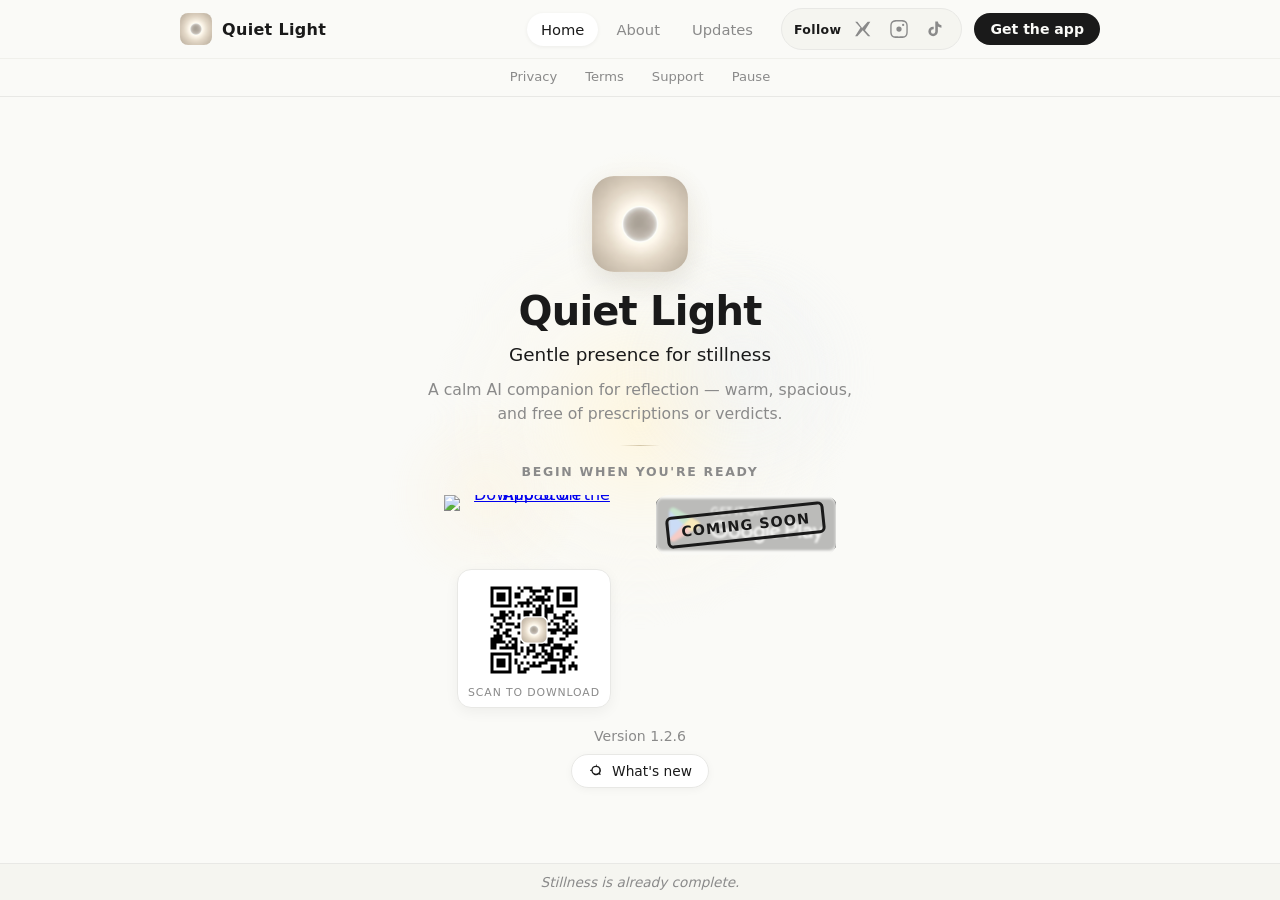
==== commit 7190c714: "docs(site): publish Quiet Light v1.2.6 version and changelog" ====
--- a/index.html
+++ b/index.html
@@ -843,7 +843,7 @@
           </section>
 
           <div class="version-row ql-reveal ql-reveal--6">
-            <p class="version-info">Version 1.2.5</p>
+            <p class="version-info">Version 1.2.6</p>
             <button class="whats-new-btn ql-invite ql-glow-hover" id="whats-new-btn" type="button" aria-expanded="false" aria-controls="whats-new-modal">
             <svg xmlns="http://www.w3.org/2000/svg" viewBox="0 0 24 24" fill="currentColor" aria-hidden="true">
               <path d="M12 2a1 1 0 0 1 .993.883L13 3v1.07a7.002 7.002 0 0 1 4.933 11.292l.74.74a1 1 0 0 1-1.32 1.497l-.094-.083-.74-.74A7.002 7.002 0 0 1 5.07 12H4a1 1 0 0 1-.117-1.993L4 10h1.07A7.002 7.002 0 0 1 12 4.07V3a1 1 0 0 1 1-1zm0 4a5 5 0 1 0 0 10 5 5 0 0 0 0-10z"/>
@@ -863,24 +863,36 @@
     <div class="whats-new-modal">
       <button class="whats-new-close" id="whats-new-close" type="button" aria-label="Close">&times;</button>
       <h2 class="whats-new-title" id="whats-new-title">What's new</h2>
-      <p class="whats-new-latest">Latest update · 1.2.5</p>
+      <p class="whats-new-latest">Latest update · 1.2.6</p>
       <ul class="whats-new-list">
         <li>
-          <strong>Account email</strong>
-          More reliable password-reset and account messages.
+          <strong>Saved reflections</strong>
+          Keepsakes stay with the correct account when more than one person uses the same device.
         </li>
         <li>
-          <strong>Premium</strong>
-          Smoother subscribe and restore experience.
+          <strong>Premium reliability</strong>
+          Clearer unlock messaging and more consistent Premium after subscribe and restore.
         </li>
         <li>
-          <strong>Stability</strong>
-          Reliability improvements for everyday reflections.
+          <strong>Premium screen</strong>
+          Subscribe first, then swipe through benefits.
+        </li>
+        <li>
+          <strong>Reflection titles</strong>
+          Past Reflections names a conversation from what you shared.
+        </li>
+        <li>
+          <strong>Ancient knowledge while guiding</strong>
+          Companions try for one named teaching when truly guiding a reflection.
         </li>
       </ul>
       <details class="whats-new-also">
         <summary>Also in 1.2 — Memory &amp; continuity</summary>
         <ul class="whats-new-also-list">
+          <li>
+            <strong>1.2.5 — Account email &amp; Premium</strong>
+            More reliable password-reset email, smoother subscribe/restore, reflection stability.
+          </li>
           <li>
             <strong>1.2.4 — Drawer &amp; accessibility</strong>
             Snappier journal drawer, Reduce Motion, app-specific accessibility defaults.
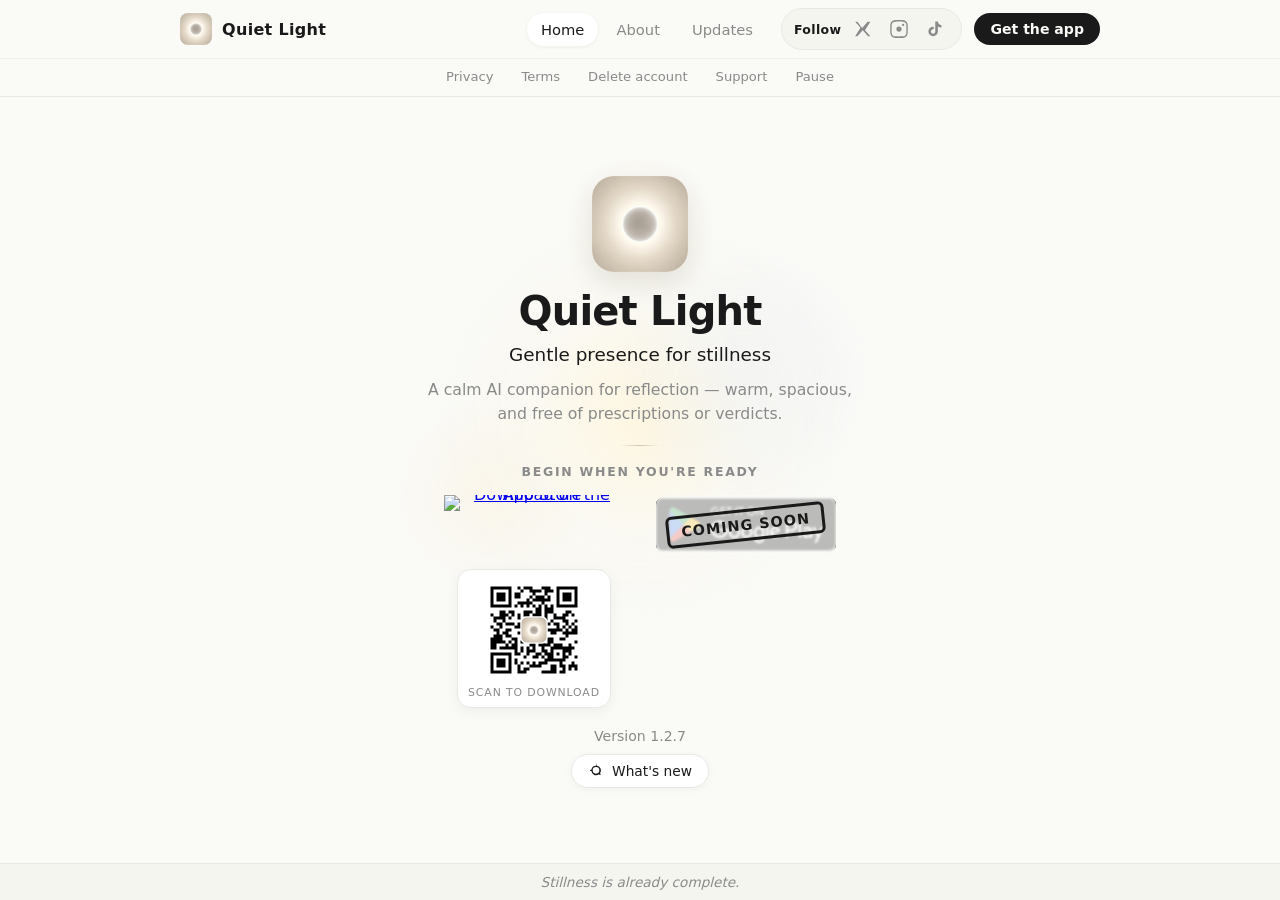
==== commit 5ccf9870: "docs(site): publish Quiet Light v1.2.7 version and changelog App Store distribution live; Android fi" ====
--- a/index.html
+++ b/index.html
@@ -843,7 +843,7 @@
           </section>
 
           <div class="version-row ql-reveal ql-reveal--6">
-            <p class="version-info">Version 1.2.6</p>
+            <p class="version-info">Version 1.2.7</p>
             <button class="whats-new-btn ql-invite ql-glow-hover" id="whats-new-btn" type="button" aria-expanded="false" aria-controls="whats-new-modal">
             <svg xmlns="http://www.w3.org/2000/svg" viewBox="0 0 24 24" fill="currentColor" aria-hidden="true">
               <path d="M12 2a1 1 0 0 1 .993.883L13 3v1.07a7.002 7.002 0 0 1 4.933 11.292l.74.74a1 1 0 0 1-1.32 1.497l-.094-.083-.74-.74A7.002 7.002 0 0 1 5.07 12H4a1 1 0 0 1-.117-1.993L4 10h1.07A7.002 7.002 0 0 1 12 4.07V3a1 1 0 0 1 1-1zm0 4a5 5 0 1 0 0 10 5 5 0 0 0 0-10z"/>
@@ -863,32 +863,32 @@
     <div class="whats-new-modal">
       <button class="whats-new-close" id="whats-new-close" type="button" aria-label="Close">&times;</button>
       <h2 class="whats-new-title" id="whats-new-title">What's new</h2>
-      <p class="whats-new-latest">Latest update · 1.2.6</p>
+      <p class="whats-new-latest">Latest update · 1.2.7</p>
       <ul class="whats-new-list">
         <li>
-          <strong>Saved reflections</strong>
-          Keepsakes stay with the correct account when more than one person uses the same device.
+          <strong>Android</strong>
+          First Android store train — the same calm companion experience, with Google Play rollout underway.
+        </li>
+        <li>
+          <strong>Account &amp; data deletion</strong>
+          Public web path at quietlight.app/delete-account.html, linked from the app (including after uninstall).
+        </li>
+        <li>
+          <strong>Privacy Policy 1.0.1</strong>
+          Updated rights copy and web deletion path; returning users re-accept once when needed.
         </li>
         <li>
           <strong>Premium reliability</strong>
-          Clearer unlock messaging and more consistent Premium after subscribe and restore.
-        </li>
-        <li>
-          <strong>Premium screen</strong>
-          Subscribe first, then swipe through benefits.
-        </li>
-        <li>
-          <strong>Reflection titles</strong>
-          Past Reflections names a conversation from what you shared.
-        </li>
-        <li>
-          <strong>Ancient knowledge while guiding</strong>
-          Companions try for one named teaching when truly guiding a reflection.
+          Store access stays aligned when a subscription ends; reviewer accounts protected for store review.
         </li>
       </ul>
       <details class="whats-new-also">
         <summary>Also in 1.2 — Memory &amp; continuity</summary>
         <ul class="whats-new-also-list">
+          <li>
+            <strong>1.2.6 — Account reliability &amp; wiser guidance</strong>
+            Multi-account saves, clearer Premium messaging, reflection titles, ancient knowledge while guiding.
+          </li>
           <li>
             <strong>1.2.5 — Account email &amp; Premium</strong>
             More reliable password-reset email, smoother subscribe/restore, reflection stability.
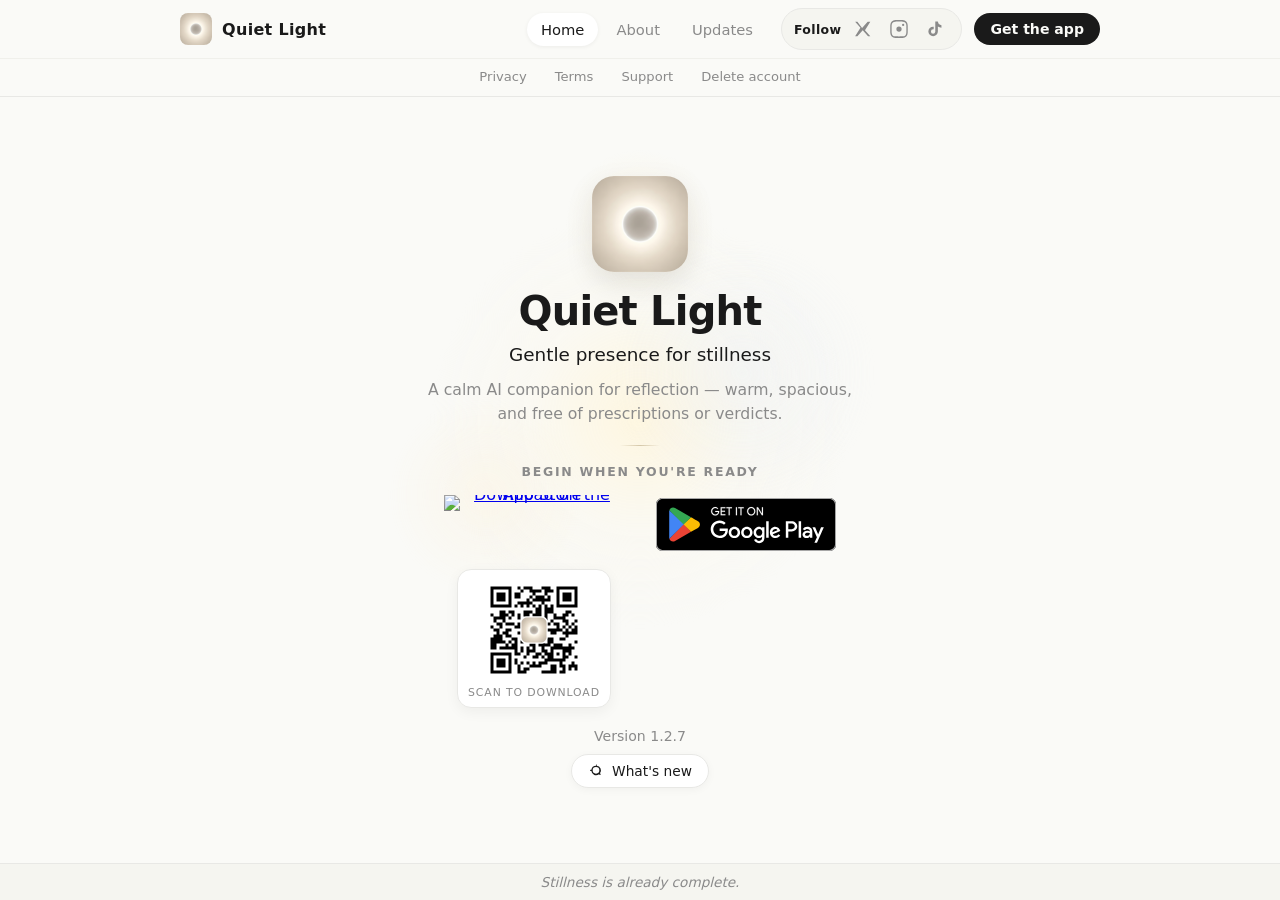
==== commit e78fe7cc: "docs(site): Google Play live for Quiet Light 1.2.7 Wire Play Store badge to com.dagazapps.quietlight" ====
--- a/index.html
+++ b/index.html
@@ -5,8 +5,8 @@
   <meta name="viewport" content="width=device-width, initial-scale=1.0"/>
  
   <!-- Essential SEO Meta Tags -->
-  <meta name="description" content="Quiet Light is a calm AI companion for mindfulness and meditation on iOS. Free daily reflections — warm, spacious presence without prescriptions or verdicts." />
-  <meta name="keywords" content="Quiet Light, mindfulness app, meditation app, AI companion, reflection app, wellness, emotional wellness, iOS" />
+  <meta name="description" content="Quiet Light is a calm AI companion for mindfulness and meditation on iOS and Android. Free daily reflections — warm, spacious presence without prescriptions or verdicts." />
+  <meta name="keywords" content="Quiet Light, mindfulness app, meditation app, AI companion, reflection app, wellness, emotional wellness, iOS, Android" />
   <meta name="robots" content="index, follow, max-image-preview:large, max-snippet:-1, max-video-preview:-1" />
   <meta name="theme-color" content="#FAFAF7" />
   <meta name="author" content="Quiet Light" />
@@ -14,7 +14,7 @@
   <!-- Open Graph / Twitter Meta Tags -->
   <meta property="og:type" content="website" />
   <meta property="og:title" content="Quiet Light — AI companion for mindfulness" />
-  <meta property="og:description" content="A calm AI companion for reflection and stillness. Free on the App Store — Android coming soon." />
+  <meta property="og:description" content="A calm AI companion for reflection and stillness. Free on the App Store and Google Play." />
   <meta property="og:url" content="https://quietlight.app/" />
   <meta property="og:image" content="https://quietlight.app/images/og-image.png" />
   <meta property="og:image:type" content="image/png" />
@@ -27,7 +27,7 @@
   <meta name="twitter:card" content="summary_large_image" />
   <meta name="twitter:site" content="@QuietLightApp" />
   <meta name="twitter:title" content="Quiet Light — AI companion for mindfulness" />
-  <meta name="twitter:description" content="A calm AI companion for reflection and stillness. Free on the App Store." />
+  <meta name="twitter:description" content="A calm AI companion for reflection and stillness. Free on the App Store and Google Play." />
   <meta name="twitter:image" content="https://quietlight.app/images/og-image.png" />
   <meta name="twitter:image:alt" content="Quiet Light — AI companion for mindfulness and meditation" />
  
@@ -87,6 +87,24 @@
           "priceCurrency": "USD"
         },
         "publisher": { "@id": "https://quietlight.app/#organization" }
+      },
+      {
+        "@type": "SoftwareApplication",
+        "name": "Quiet Light",
+        "alternateName": "Quiet Light Illuminations",
+        "description": "A calm AI companion for mindfulness and meditation — free daily reflections without prescriptions or verdicts.",
+        "url": "https://quietlight.app/",
+        "image": "https://quietlight.app/images/og-image.png",
+        "applicationCategory": "HealthAndFitnessApplication",
+        "operatingSystem": "Android",
+        "downloadUrl": "https://play.google.com/store/apps/details?id=com.dagazapps.quietlight",
+        "installUrl": "https://play.google.com/store/apps/details?id=com.dagazapps.quietlight",
+        "offers": {
+          "@type": "Offer",
+          "price": "0",
+          "priceCurrency": "USD"
+        },
+        "publisher": { "@id": "https://quietlight.app/#organization" }
       }
     ]
   }
@@ -297,40 +315,18 @@
       white-space: nowrap;
     }
 
-    .google-play-container {
-      position: relative;
+    .google-play-link {
+      display: block;
       width: 200px;
       height: 66px;
-      display: block;
       flex-shrink: 0;
-    }
-    .google-play-container img {
+      line-height: 0;
+    }
+    .google-play-link img {
       width: 200px;
       height: 66px;
       object-fit: contain;
       display: block;
-    }
-    .coming-soon-badge {
-      position: absolute;
-      inset: 0;
-      display: flex;
-      align-items: center;
-      justify-content: center;
-      background: rgba(250, 250, 247, 0.75);
-      backdrop-filter: blur(1px);
-      z-index: 10;
-      border-radius: 12px;
-    }
-    .coming-soon-text {
-      font-size: 0.9rem;
-      font-weight: 700;
-      color: #1A1A1A;
-      text-transform: uppercase;
-      letter-spacing: 1px;
-      transform: rotate(-6deg);
-      padding: 5px 12px;
-      border: 3px solid #1A1A1A;
-      border-radius: 6px;
     }
 
     /* ── Meta ── */
@@ -660,8 +656,8 @@
       }
 
       .app-store-link img,
-      .google-play-container,
-      .google-play-container img {
+      .google-play-link,
+      .google-play-link img {
         width: 180px;
         height: 60px;
       }
@@ -743,8 +739,8 @@
       }
 
       .app-store-link img,
-      .google-play-container,
-      .google-play-container img {
+      .google-play-link,
+      .google-play-link img {
         width: 160px;
         height: 53px;
       }
@@ -830,14 +826,14 @@
               </div>
 
               <div class="store-android">
-                <div class="google-play-container">
+                <a href="https://play.google.com/store/apps/details?id=com.dagazapps.quietlight"
+                   class="google-play-link"
+                   target="_blank"
+                   rel="noopener noreferrer">
                   <img src="images/GooglePlayBadge.svg"
                        alt="Get it on Google Play"
                        width="200" height="66" />
-                  <div class="coming-soon-badge">
-                    <div class="coming-soon-text">Coming Soon</div>
-                  </div>
-                </div>
+                </a>
               </div>
             </div>
           </section>
@@ -867,7 +863,7 @@
       <ul class="whats-new-list">
         <li>
           <strong>Android</strong>
-          First Android store train — the same calm companion experience, with Google Play rollout underway.
+          Now on Google Play — the same calm companion experience on iOS and Android.
         </li>
         <li>
           <strong>Account &amp; data deletion</strong>
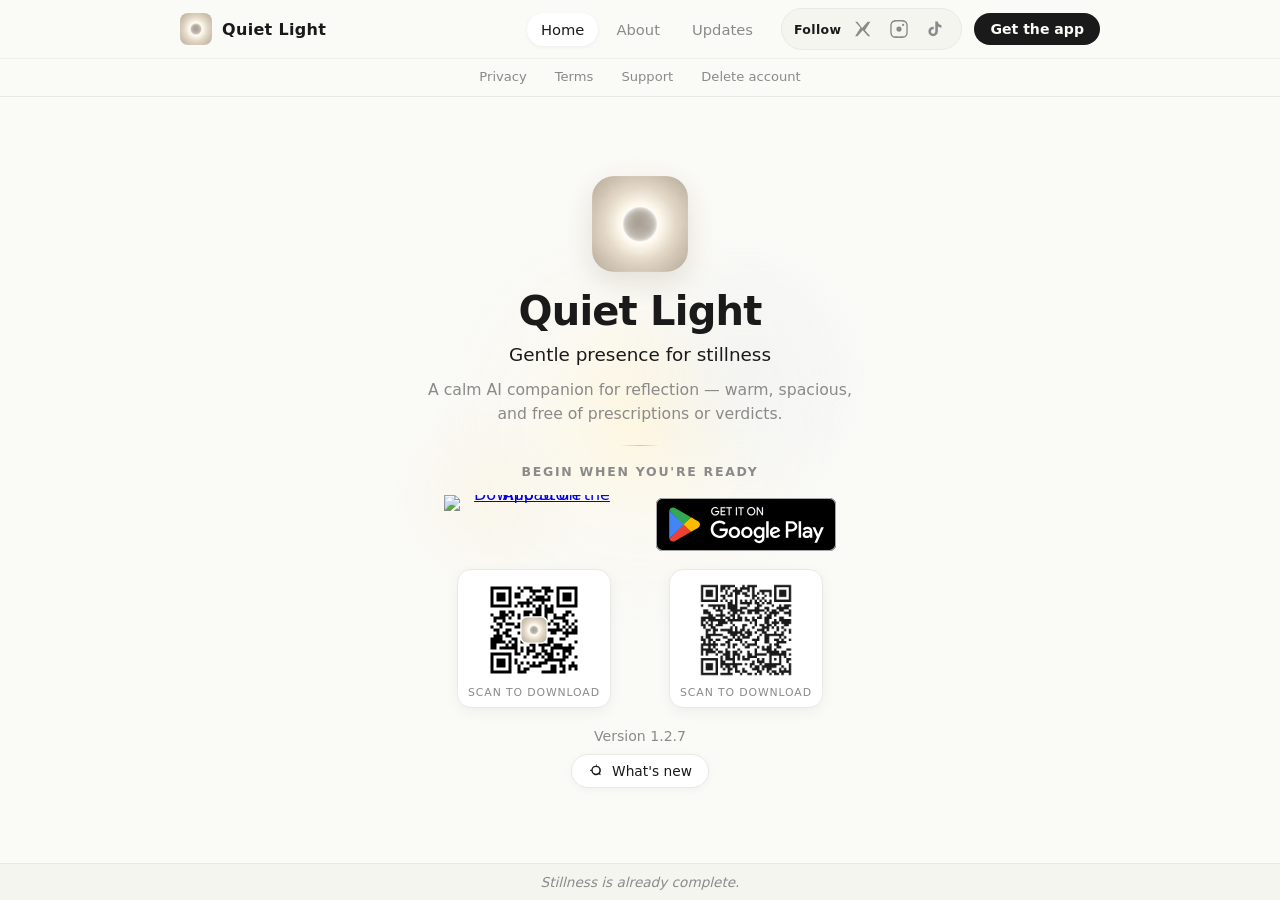
==== commit 9024976f: "docs(site): add Google Play scan QR under Android badge Matches the iOS QR treatment; encodes the Pl" ====
--- a/index.html
+++ b/index.html
@@ -240,10 +240,9 @@
 
     /*
      * Store layout (mobile-first):
-     *   [App Store]
-     *   [QR + label]
-     *   [Google Play]
-     * Desktop: two columns — iOS (badge + QR) | Android (badge top-aligned)
+     *   [App Store] + [QR]
+     *   [Google Play] + [QR]
+     * Desktop: two columns — iOS (badge + QR) | Android (badge + QR)
      */
     .store-buttons {
       display: flex;
@@ -252,17 +251,12 @@
       gap: 22px;
     }
 
-    .store-ios {
+    .store-ios,
+    .store-android {
       display: flex;
       flex-direction: column;
       align-items: center;
       gap: 16px;
-    }
-
-    .store-android {
-      display: flex;
-      flex-direction: column;
-      align-items: center;
     }
 
     .app-store-link {
@@ -565,8 +559,8 @@
 
     /*
      * Desktop (≥768px): one viewport, no page scroll.
-     * iOS column keeps badge + QR stacked (QR never sits beside the badge).
-     * Android badge sits beside the iOS column, top-aligned with the App Store badge.
+     * Each store column stacks badge + QR (QR never sits beside its badge).
+     * Android column sits beside the iOS column, top-aligned.
      */
     @media (min-width: 768px) {
       html {
@@ -651,7 +645,8 @@
         gap: 32px;
       }
 
-      .store-ios {
+      .store-ios,
+      .store-android {
         gap: 14px;
       }
 
@@ -734,7 +729,8 @@
         gap: 28px;
       }
 
-      .store-ios {
+      .store-ios,
+      .store-android {
         gap: 10px;
       }
 
@@ -834,6 +830,14 @@
                        alt="Get it on Google Play"
                        width="200" height="66" />
                 </a>
+
+                <figure class="qr">
+                  <img src="images/qr-code-android.png"
+                       alt="QR code to download Quiet Light on Google Play"
+                       width="128" height="128"
+                       decoding="async" />
+                  <figcaption>Scan to download</figcaption>
+                </figure>
               </div>
             </div>
           </section>
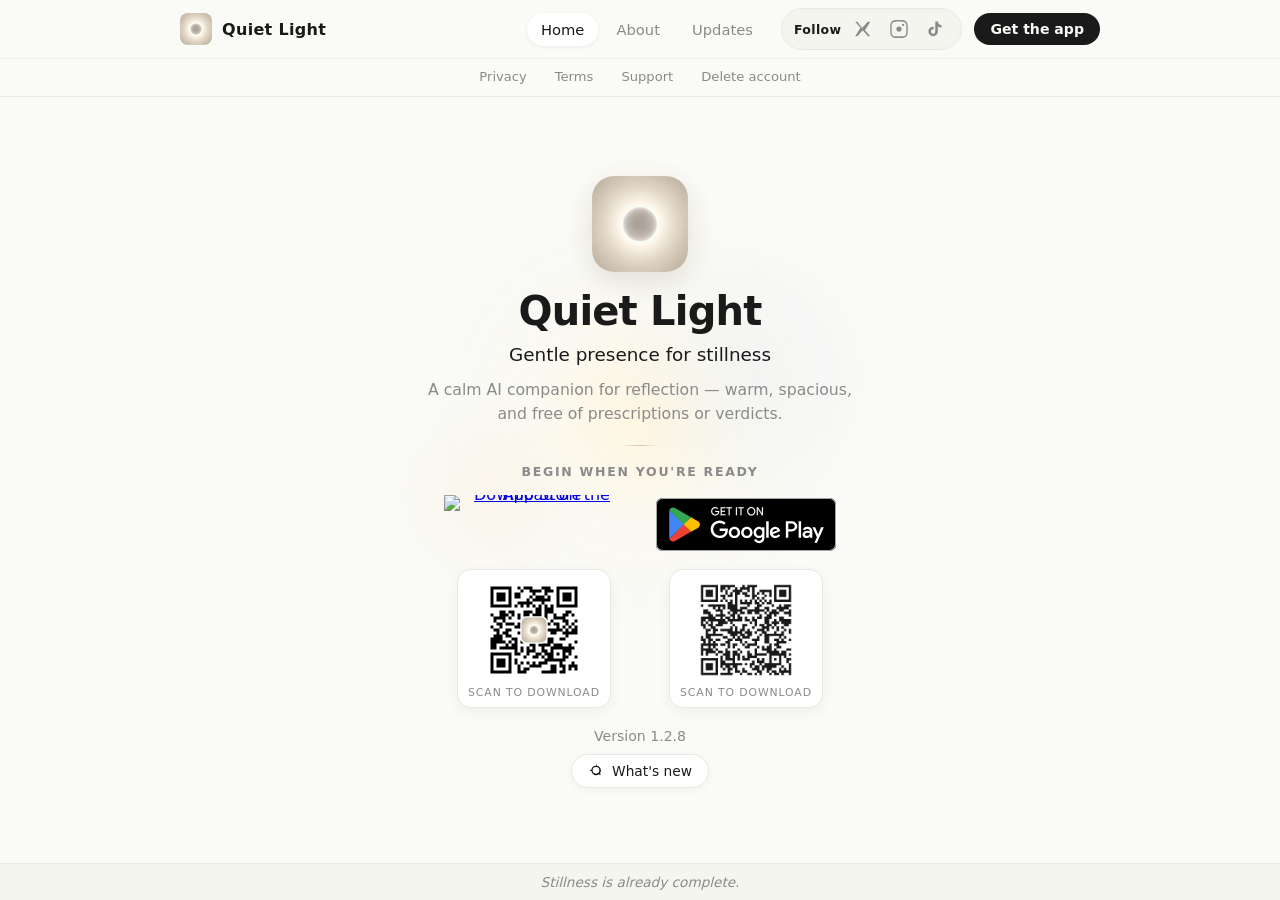
==== commit 88e7c2be: "docs(site): publish Quiet Light v1.2.8 version and changelog Local-day rhythm, Premium deep-work roo" ====
--- a/index.html
+++ b/index.html
@@ -843,7 +843,7 @@
           </section>
 
           <div class="version-row ql-reveal ql-reveal--6">
-            <p class="version-info">Version 1.2.7</p>
+            <p class="version-info">Version 1.2.8</p>
             <button class="whats-new-btn ql-invite ql-glow-hover" id="whats-new-btn" type="button" aria-expanded="false" aria-controls="whats-new-modal">
             <svg xmlns="http://www.w3.org/2000/svg" viewBox="0 0 24 24" fill="currentColor" aria-hidden="true">
               <path d="M12 2a1 1 0 0 1 .993.883L13 3v1.07a7.002 7.002 0 0 1 4.933 11.292l.74.74a1 1 0 0 1-1.32 1.497l-.094-.083-.74-.74A7.002 7.002 0 0 1 5.07 12H4a1 1 0 0 1-.117-1.993L4 10h1.07A7.002 7.002 0 0 1 12 4.07V3a1 1 0 0 1 1-1zm0 4a5 5 0 1 0 0 10 5 5 0 0 0 0-10z"/>
@@ -863,28 +863,32 @@
     <div class="whats-new-modal">
       <button class="whats-new-close" id="whats-new-close" type="button" aria-label="Close">&times;</button>
       <h2 class="whats-new-title" id="whats-new-title">What's new</h2>
-      <p class="whats-new-latest">Latest update · 1.2.7</p>
+      <p class="whats-new-latest">Latest update · 1.2.8</p>
       <ul class="whats-new-list">
         <li>
-          <strong>Android</strong>
-          Now on Google Play — the same calm companion experience on iOS and Android.
+          <strong>Your day, your reflections</strong>
+          Daily limits follow your local calendar — evening journaling stays tonight’s practice.
         </li>
         <li>
-          <strong>Account &amp; data deletion</strong>
-          Public web path at quietlight.app/delete-account.html, linked from the app (including after uninstall).
+          <strong>Room for deep work (Premium)</strong>
+          When a reflection runs deep at today’s 12, a quiet moment may open three more (up to 15).
         </li>
         <li>
-          <strong>Privacy Policy 1.0.1</strong>
-          Updated rights copy and web deletion path; returning users re-accept once when needed.
+          <strong>Clearer Past Reflections</strong>
+          Titles are clean names beside your companion’s color — no stray #.
         </li>
         <li>
-          <strong>Premium reliability</strong>
-          Store access stays aligned when a subscription ends; reviewer accounts protected for store review.
+          <strong>Words that land</strong>
+          Companion emphasis now appears in bold, the way it was meant to be read.
         </li>
       </ul>
       <details class="whats-new-also">
         <summary>Also in 1.2 — Memory &amp; continuity</summary>
         <ul class="whats-new-also-list">
+          <li>
+            <strong>1.2.7 — Android, deletion &amp; Premium reliability</strong>
+            Google Play launch, web data deletion, Privacy 1.0.1, Premium stays aligned when a subscription ends.
+          </li>
           <li>
             <strong>1.2.6 — Account reliability &amp; wiser guidance</strong>
             Multi-account saves, clearer Premium messaging, reflection titles, ancient knowledge while guiding.
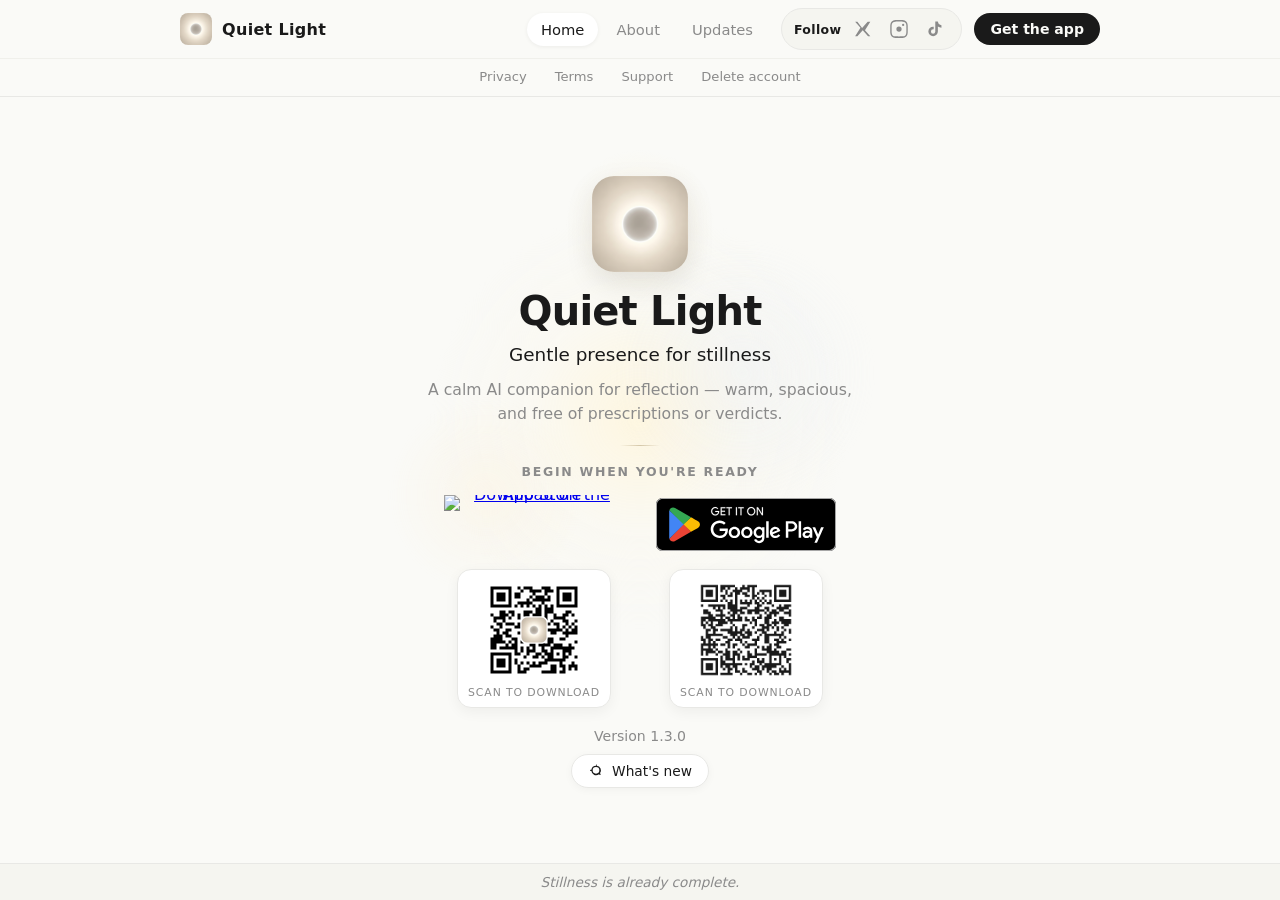
==== commit 356f5db9: "docs(site): publish Quiet Light v1.3.0 version and changelog" ====
--- a/index.html
+++ b/index.html
@@ -843,7 +843,7 @@
           </section>
 
           <div class="version-row ql-reveal ql-reveal--6">
-            <p class="version-info">Version 1.2.8</p>
+            <p class="version-info">Version 1.3.0</p>
             <button class="whats-new-btn ql-invite ql-glow-hover" id="whats-new-btn" type="button" aria-expanded="false" aria-controls="whats-new-modal">
             <svg xmlns="http://www.w3.org/2000/svg" viewBox="0 0 24 24" fill="currentColor" aria-hidden="true">
               <path d="M12 2a1 1 0 0 1 .993.883L13 3v1.07a7.002 7.002 0 0 1 4.933 11.292l.74.74a1 1 0 0 1-1.32 1.497l-.094-.083-.74-.74A7.002 7.002 0 0 1 5.07 12H4a1 1 0 0 1-.117-1.993L4 10h1.07A7.002 7.002 0 0 1 12 4.07V3a1 1 0 0 1 1-1zm0 4a5 5 0 1 0 0 10 5 5 0 0 0 0-10z"/>
@@ -863,28 +863,32 @@
     <div class="whats-new-modal">
       <button class="whats-new-close" id="whats-new-close" type="button" aria-label="Close">&times;</button>
       <h2 class="whats-new-title" id="whats-new-title">What's new</h2>
-      <p class="whats-new-latest">Latest update · 1.2.8</p>
+      <p class="whats-new-latest">Latest update · 1.3.0</p>
       <ul class="whats-new-list">
         <li>
-          <strong>Your day, your reflections</strong>
-          Daily limits follow your local calendar — evening journaling stays tonight’s practice.
+          <strong>Companions, more themselves</strong>
+          Light, Sun, and Moon each hold a different quality of presence.
         </li>
         <li>
-          <strong>Room for deep work (Premium)</strong>
-          When a reflection runs deep at today’s 12, a quiet moment may open three more (up to 15).
+          <strong>Memory that returns (Premium)</strong>
+          Visiting phrases in the reflection; Memory Garden to begin from a phrase or let one go.
         </li>
         <li>
-          <strong>Clearer Past Reflections</strong>
-          Titles are clean names beside your companion’s color — no stray #.
+          <strong>Today’s Light</strong>
+          On the empty page — long-press to share as a Light, Dark, or Warm card.
         </li>
         <li>
-          <strong>Words that land</strong>
-          Companion emphasis now appears in bold, the way it was meant to be read.
+          <strong>A quieter journal</strong>
+          New Reflection stays empty after you leave; past threads keep their companion; landscape is welcome.
         </li>
       </ul>
       <details class="whats-new-also">
         <summary>Also in 1.2 — Memory &amp; continuity</summary>
         <ul class="whats-new-also-list">
+          <li>
+            <strong>1.2.8 — Local-day rhythm &amp; deep-work room</strong>
+            Daily limits follow your calendar; Premium may open +3 at the cap; cleaner titles and bold emphasis.
+          </li>
           <li>
             <strong>1.2.7 — Android, deletion &amp; Premium reliability</strong>
             Google Play launch, web data deletion, Privacy 1.0.1, Premium stays aligned when a subscription ends.
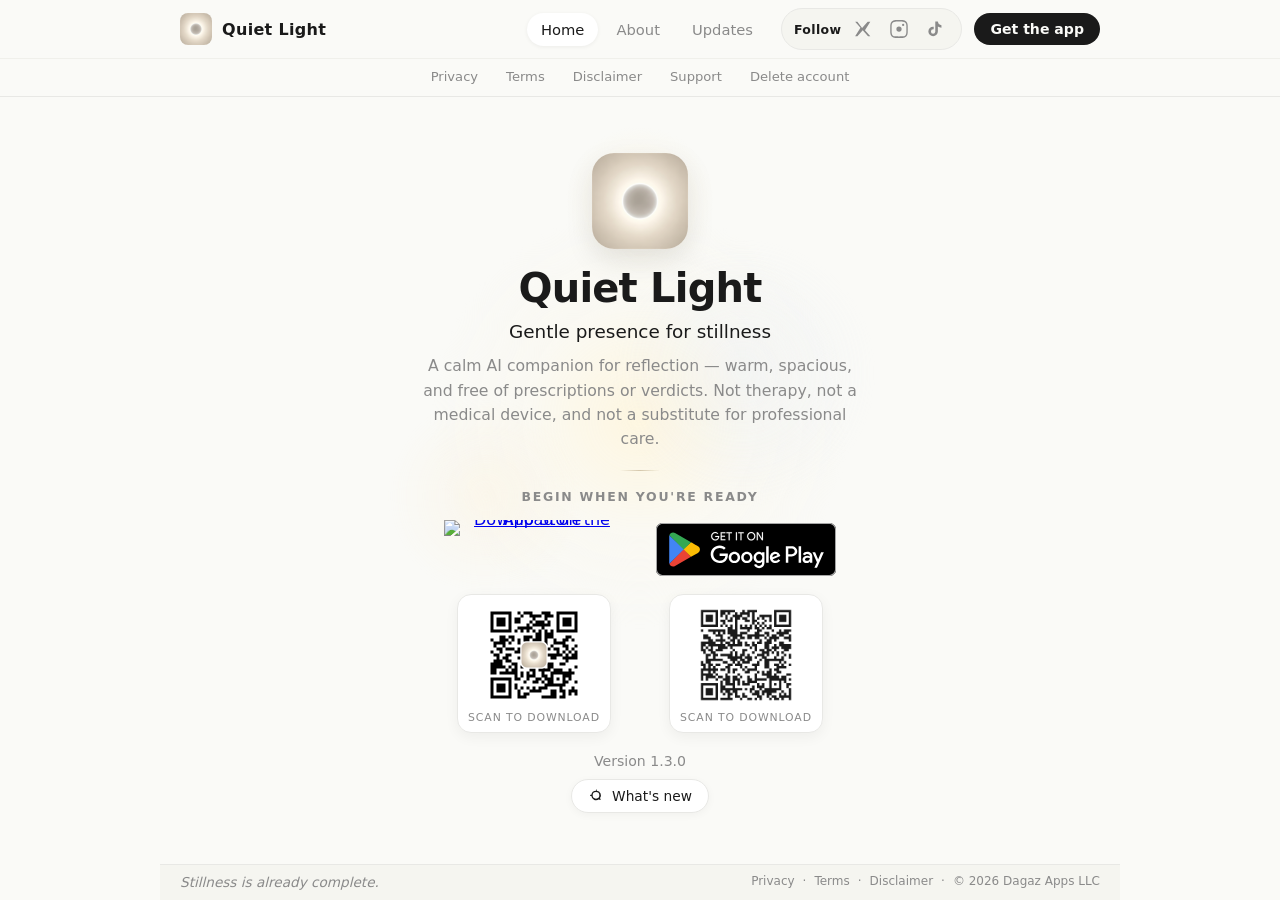
==== commit 45b3ce8b: "legal: Privacy and Terms 1.1.0 plus Disclaimer." ====
--- a/index.html
+++ b/index.html
@@ -6,7 +6,7 @@
  
   <!-- Essential SEO Meta Tags -->
   <meta name="description" content="Quiet Light is a calm AI companion for mindfulness and meditation on iOS and Android. Free daily reflections — warm, spacious presence without prescriptions or verdicts." />
-  <meta name="keywords" content="Quiet Light, mindfulness app, meditation app, AI companion, reflection app, wellness, emotional wellness, iOS, Android" />
+  <meta name="keywords" content="Quiet Light, mindfulness app, meditation app, AI companion, reflection app, stillness, iOS, Android" />
   <meta name="robots" content="index, follow, max-image-preview:large, max-snippet:-1, max-video-preview:-1" />
   <meta name="theme-color" content="#FAFAF7" />
   <meta name="author" content="Quiet Light" />
@@ -52,6 +52,7 @@
         "@type": "Organization",
         "@id": "https://quietlight.app/#organization",
         "name": "Quiet Light",
+        "legalName": "Dagaz Apps LLC",
         "url": "https://quietlight.app/",
         "logo": "https://quietlight.app/images/icon-256.png",
         "sameAs": [
@@ -590,8 +591,23 @@
       }
 
       body.page-home .site-footer {
-        padding: 10px 20px;
+        padding: 8px 20px 10px;
         flex-shrink: 0;
+        display: flex;
+        flex-direction: row;
+        flex-wrap: wrap;
+        align-items: center;
+        justify-content: space-between;
+        gap: 6px 16px;
+        max-width: 960px;
+        margin: 0 auto;
+        width: 100%;
+        box-sizing: border-box;
+        text-align: left;
+      }
+
+      body.page-home .site-footer-legal {
+        margin: 0;
       }
 
       .wrapper {
@@ -794,7 +810,7 @@
             <h1 class="ql-reveal ql-reveal--2">Quiet Light</h1>
             <p class="tagline ql-reveal ql-reveal--3">Gentle presence for stillness</p>
             <p class="lede ql-reveal ql-reveal--3">
-              A calm AI companion for reflection — warm, spacious, and free of prescriptions or verdicts.
+              A calm AI companion for reflection — warm, spacious, and free of prescriptions or verdicts. Not therapy, not a medical device, and not a substitute for professional care.
             </p>
           </section>
 
--- a/css/site-nav.css
+++ b/css/site-nav.css
@@ -2,7 +2,7 @@
 
 :root {
   --site-header-h: 90px;
-  --site-footer-h: 44px;
+  --site-footer-h: 72px;
 }
 
 body.has-site-header {
@@ -287,7 +287,7 @@
 }
 
 .site-footer {
-  padding: 14px 20px;
+  padding: 12px 20px 14px;
   background: #F5F5F0;
   border-top: 1px solid #E8E8E5;
   text-align: center;
@@ -299,6 +299,33 @@
   font-size: 0.85rem;
   color: #8A8A8A;
   font-style: italic;
+}
+
+.site-footer-legal {
+  margin: 8px 0 0;
+  display: flex;
+  flex-wrap: wrap;
+  justify-content: center;
+  align-items: center;
+  gap: 4px 8px;
+  font-size: 0.75rem;
+  line-height: 1.4;
+  color: #8A8A8A;
+}
+
+.site-footer-legal a {
+  color: #8A8A8A;
+  text-decoration: none;
+}
+
+.site-footer-legal a:hover,
+.site-footer-legal a:focus-visible {
+  color: #1A1A1A;
+  text-decoration: underline;
+}
+
+.site-footer-copy {
+  color: #8A8A8A;
 }
 
 .skip-link {
